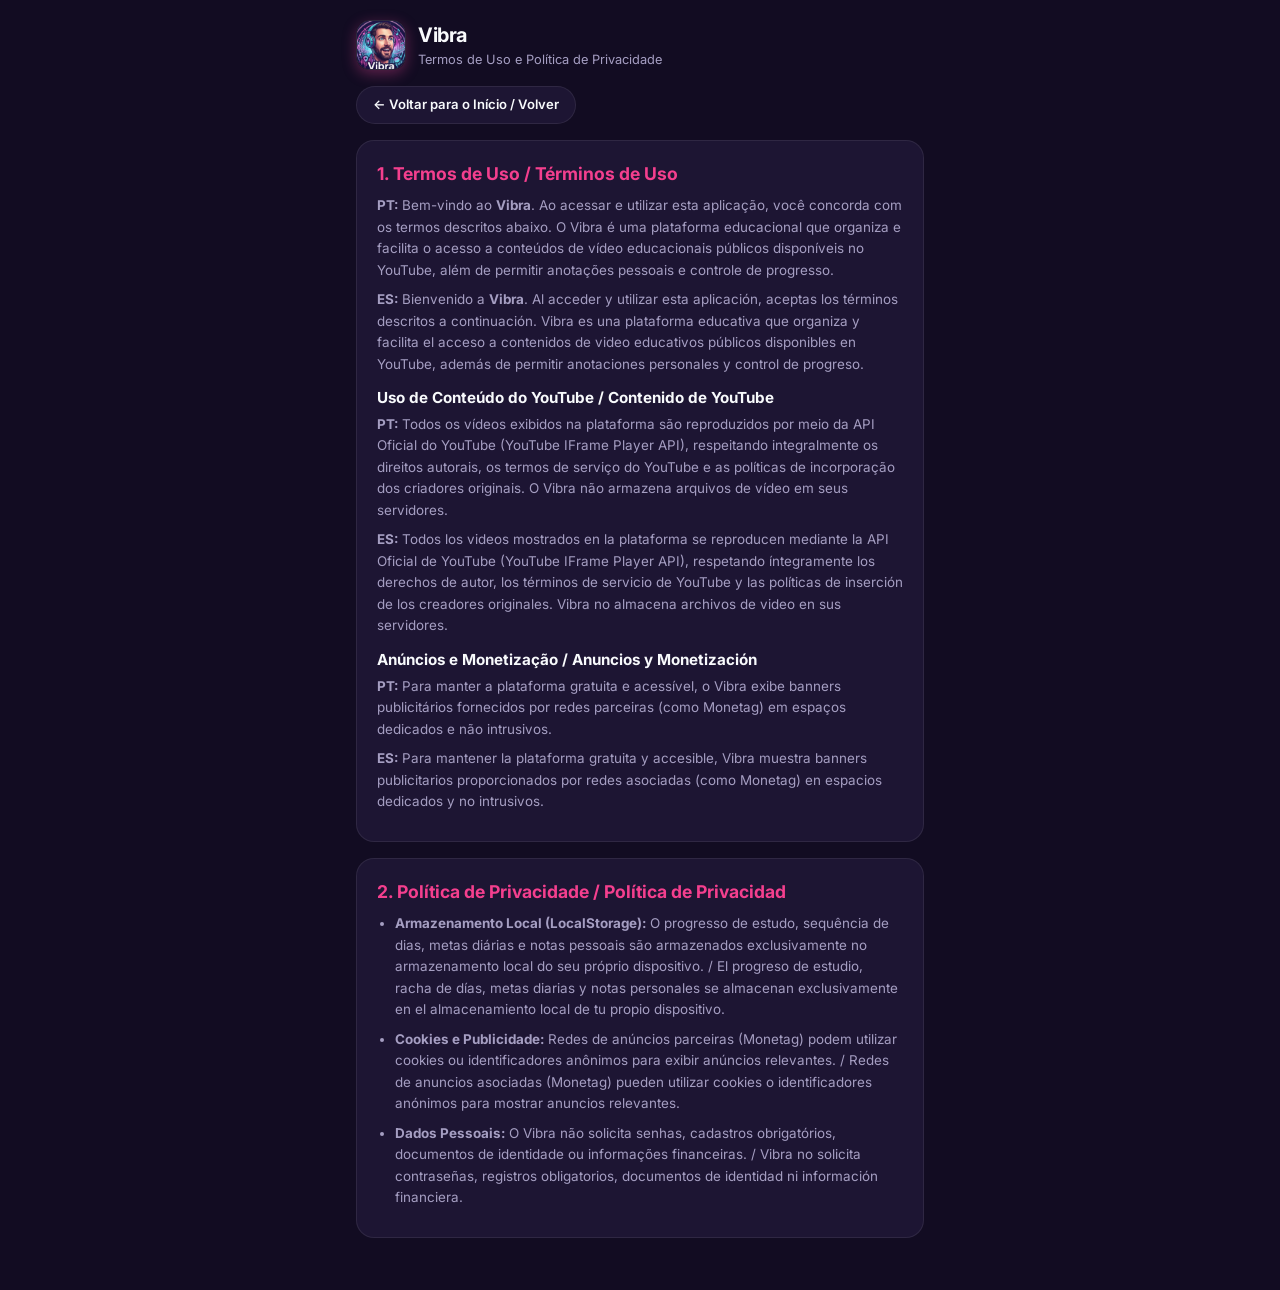
==== terminos.html @ a9a328a8 "Add files via upload" ====
<!DOCTYPE html>
<html lang="pt">
<head>
  <meta charset="UTF-8" />
  <meta name="viewport" content="width=device-width, initial-scale=1.0, maximum-scale=1.0, user-scalable=no" />
  <meta name="theme-color" content="#140e24" />
  <title>Vibra - Termos e Privacidade</title>
  <link rel="icon" type="image/png" href="logo.png" />
  <link rel="stylesheet" href="styles.css" />
  <link href="https://fonts.googleapis.com/css2?family=Inter:wght@400;500;600;700&display=swap" rel="stylesheet">
  <style>
    .terms-container {
      max-width: 600px;
      margin: 0 auto;
      padding: 20px 16px;
      display: flex;
      flex-direction: column;
      gap: 16px;
    }
    .terms-card {
      background: var(--bg-card);
      border: 1px solid var(--border-subtle);
      border-radius: 18px;
      padding: 20px;
    }
    .terms-card h2 {
      font-size: 1.1rem;
      color: var(--accent-pink);
      margin-bottom: 8px;
    }
    .terms-card h3 {
      font-size: 0.95rem;
      margin-top: 12px;
      margin-bottom: 4px;
      color: var(--text-primary);
    }
    .terms-card p, .terms-card li {
      font-size: 0.84rem;
      color: var(--text-secondary);
      line-height: 1.6;
      margin-bottom: 8px;
    }
    .terms-card ul {
      padding-left: 18px;
    }
    .btn-back {
      display: inline-block;
      background: var(--bg-card);
      border: 1px solid var(--border-subtle);
      color: var(--text-primary);
      padding: 8px 16px;
      border-radius: 999px;
      font-size: 0.82rem;
      text-decoration: none;
      font-weight: 600;
      width: fit-content;
    }
  </style>
</head>
<body>
  <div class="terms-container">
    <header class="app-header">
      <div class="brand">
        <img src="logo.png" alt="Logo Vibra" class="brand-logo" />
        <div class="brand-info">
          <h1>Vibra</h1>
          <p>Termos de Uso e Política de Privacidade</p>
        </div>
      </div>
    </header>

    <a href="index.html" class="btn-back">← Voltar para o Início / Volver</a>

    <section class="terms-card">
      <h2>1. Termos de Uso / Términos de Uso</h2>
      <p><strong>PT:</strong> Bem-vindo ao <strong>Vibra</strong>. Ao acessar e utilizar esta aplicação, você concorda com os termos descritos abaixo. O Vibra é uma plataforma educacional que organiza e facilita o acesso a conteúdos de vídeo educacionais públicos disponíveis no YouTube, além de permitir anotações pessoais e controle de progresso.</p>
      <p><strong>ES:</strong> Bienvenido a <strong>Vibra</strong>. Al acceder y utilizar esta aplicación, aceptas los términos descritos a continuación. Vibra es una plataforma educativa que organiza y facilita el acceso a contenidos de video educativos públicos disponibles en YouTube, además de permitir anotaciones personales y control de progreso.</p>
      
      <h3>Uso de Conteúdo do YouTube / Contenido de YouTube</h3>
      <p><strong>PT:</strong> Todos os vídeos exibidos na plataforma são reproduzidos por meio da API Oficial do YouTube (YouTube IFrame Player API), respeitando integralmente os direitos autorais, os termos de serviço do YouTube e as políticas de incorporação dos criadores originais. O Vibra não armazena arquivos de vídeo em seus servidores.</p>
      <p><strong>ES:</strong> Todos los videos mostrados en la plataforma se reproducen mediante la API Oficial de YouTube (YouTube IFrame Player API), respetando íntegramente los derechos de autor, los términos de servicio de YouTube y las políticas de inserción de los creadores originales. Vibra no almacena archivos de video en sus servidores.</p>

      <h3>Anúncios e Monetização / Anuncios y Monetización</h3>
      <p><strong>PT:</strong> Para manter a plataforma gratuita e acessível, o Vibra exibe banners publicitários fornecidos por redes parceiras (como Monetag) em espaços dedicados e não intrusivos.</p>
      <p><strong>ES:</strong> Para mantener la plataforma gratuita y accesible, Vibra muestra banners publicitarios proporcionados por redes asociadas (como Monetag) en espacios dedicados y no intrusivos.</p>
    </section>

    <section class="terms-card">
      <h2>2. Política de Privacidade / Política de Privacidad</h2>
      <ul>
        <li><strong>Armazenamento Local (LocalStorage):</strong> O progresso de estudo, sequência de dias, metas diárias e notas pessoais são armazenados exclusivamente no armazenamento local do seu próprio dispositivo. / El progreso de estudio, racha de días, metas diarias y notas personales se almacenan exclusivamente en el almacenamiento local de tu propio dispositivo.</li>
        <li><strong>Cookies e Publicidade:</strong> Redes de anúncios parceiras (Monetag) podem utilizar cookies ou identificadores anônimos para exibir anúncios relevantes. / Redes de anuncios asociadas (Monetag) pueden utilizar cookies o identificadores anónimos para mostrar anuncios relevantes.</li>
        <li><strong>Dados Pessoais:</strong> O Vibra não solicita senhas, cadastros obrigatórios, documentos de identidade ou informações financeiras. / Vibra no solicita contraseñas, registros obligatorios, documentos de identidad ni información financiera.</li>
      </ul>
    </section>
  </div>
</body>
</html>
---- styles.css ----
:root {
  --bg-main: #120c22;
  --bg-card: #1d1533;
  --bg-card-hover: #261c42;
  --bg-input: #140e24;
  --accent-pink: #f43f8e;
  --accent-pink-hover: #e11d74;
  --accent-cyan: #38bdf8;
  --text-primary: #f8fafc;
  --text-secondary: #a59ec2;
  --border-subtle: rgba(255, 255, 255, 0.08);
  --success: #10b981;
}

* {
  box-sizing: border-box;
  margin: 0;
  padding: 0;
  -webkit-tap-highlight-color: transparent;
}

body {
  font-family: 'Inter', -apple-system, BlinkMacSystemFont, sans-serif;
  background-color: var(--bg-main);
  color: var(--text-primary);
  line-height: 1.5;
  padding-bottom: 32px;
}

.app-container {
  max-width: 540px;
  margin: 0 auto;
  padding: 16px;
  display: flex;
  flex-direction: column;
  gap: 16px;
}

/* HEADER */
.app-header {
  display: flex;
  justify-content: space-between;
  align-items: center;
  gap: 12px;
}

.brand {
  display: flex;
  align-items: center;
  gap: 12px;
}

.brand-logo {
  width: 50px;
  height: 50px;
  border-radius: 14px;
  object-fit: cover;
  flex-shrink: 0;
  box-shadow: 0 4px 14px rgba(236, 72, 153, 0.35);
  border: 1px solid rgba(255, 255, 255, 0.12);
}

.brand-info h1 {
  font-size: 1.25rem;
  font-weight: 700;
  letter-spacing: -0.02em;
}

.brand-info p {
  font-size: 0.8rem;
  color: var(--text-secondary);
}

.lang-switch {
  display: flex;
  background: var(--bg-card);
  padding: 4px;
  border-radius: 12px;
  border: 1px solid var(--border-subtle);
}

.lang-btn {
  border: none;
  background: transparent;
  color: var(--text-secondary);
  font-weight: 600;
  font-size: 0.78rem;
  padding: 6px 10px;
  border-radius: 8px;
  cursor: pointer;
  transition: all 0.2s ease;
}

.lang-btn.active {
  background: #34d399;
  color: #062419;
}

/* CARDS */
.card {
  background: var(--bg-card);
  border: 1px solid var(--border-subtle);
  border-radius: 18px;
  padding: 16px;
}

.btn-primary-full {
  width: 100%;
  background: var(--accent-pink);
  color: #fff;
  border: none;
  border-radius: 999px;
  padding: 12px 18px;
  font-size: 0.92rem;
  font-weight: 600;
  cursor: pointer;
  display: flex;
  align-items: center;
  justify-content: center;
  gap: 8px;
  white-space: nowrap;
  overflow: hidden;
  text-overflow: ellipsis;
  transition: background 0.2s;
}

.btn-primary-full:active {
  background: var(--accent-pink-hover);
  transform: scale(0.99);
}

.goal-row {
  display: flex;
  justify-content: space-between;
  align-items: center;
  margin-top: 14px;
  margin-bottom: 10px;
}

.minutes-text {
  font-size: 0.92rem;
  font-weight: 600;
}

.streak-text {
  font-size: 0.8rem;
  color: var(--accent-cyan);
  margin-top: 2px;
}

.btn-outline-pill {
  background: rgba(255, 255, 255, 0.05);
  border: 1px solid var(--border-subtle);
  color: var(--text-primary);
  padding: 6px 12px;
  border-radius: 999px;
  font-size: 0.8rem;
  font-weight: 500;
  cursor: pointer;
}

.progress-bar-bg {
  width: 100%;
  height: 7px;
  background: rgba(255, 255, 255, 0.08);
  border-radius: 999px;
  overflow: hidden;
}

.progress-bar-fill {
  height: 100%;
  background: linear-gradient(90deg, var(--accent-pink), #fb7185);
  border-radius: 999px;
  transition: width 0.4s ease;
}

/* NON-INTRUSIVE MONETAG AD SLOTS */
.ad-banner-slot {
  background: rgba(29, 21, 51, 0.65);
  border: 1px dashed rgba(255, 255, 255, 0.14);
  border-radius: 12px;
  padding: 6px 10px;
  display: flex;
  align-items: center;
  gap: 8px;
  min-height: 58px;
  overflow: hidden;
}

.ad-badge {
  font-size: 0.65rem;
  font-weight: 700;
  color: var(--text-secondary);
  background: rgba(255, 255, 255, 0.08);
  padding: 2px 6px;
  border-radius: 4px;
  flex-shrink: 0;
}

.ad-container {
  flex: 1;
  display: flex;
  justify-content: center;
  align-items: center;
  min-height: 50px;
  font-size: 0.75rem;
  color: var(--text-secondary);
  text-align: center;
}

/* COURSES SECTION */
.section-header h2 {
  font-size: 1.1rem;
  font-weight: 700;
}

.section-header p {
  font-size: 0.82rem;
  color: var(--text-secondary);
  margin-top: 2px;
}

.categories-scroll {
  display: flex;
  gap: 8px;
  overflow-x: auto;
  padding: 12px 0;
  scrollbar-width: none;
}

.categories-scroll::-webkit-scrollbar {
  display: none;
}

.cat-pill {
  background: var(--bg-card);
  color: var(--text-secondary);
  border: 1px solid var(--border-subtle);
  padding: 7px 14px;
  border-radius: 999px;
  font-size: 0.82rem;
  font-weight: 500;
  white-space: nowrap;
  cursor: pointer;
  transition: all 0.2s;
}

.cat-pill.active {
  background: var(--accent-pink);
  color: #fff;
  border-color: var(--accent-pink);
}

.courses-grid {
  display: grid;
  grid-template-columns: repeat(2, 1fr);
  gap: 12px;
}

@media (max-width: 360px) {
  .courses-grid {
    grid-template-columns: 1fr;
  }
}

.course-card {
  background: var(--bg-card);
  border: 1px solid var(--border-subtle);
  border-radius: 16px;
  padding: 14px;
  display: flex;
  flex-direction: column;
  justify-content: space-between;
  gap: 12px;
  transition: transform 0.15s, border-color 0.2s;
}

.course-card:hover {
  border-color: rgba(244, 63, 142, 0.4);
}

.course-icon {
  font-size: 1.7rem;
  margin-bottom: 6px;
}

.course-title {
  font-size: 0.95rem;
  font-weight: 700;
  margin-bottom: 4px;
}

.course-desc {
  font-size: 0.78rem;
  color: var(--text-secondary);
  display: -webkit-box;
  -webkit-line-clamp: 3;
  -webkit-box-orient: vertical;
  overflow: hidden;
}

.course-footer {
  display: flex;
  flex-direction: column;
  gap: 8px;
}

.course-progress-label {
  font-size: 0.75rem;
  color: var(--accent-cyan);
  font-weight: 500;
}

.btn-card-action {
  width: 100%;
  background: var(--accent-pink);
  color: #fff;
  border: none;
  border-radius: 999px;
  padding: 8px 12px;
  font-size: 0.82rem;
  font-weight: 600;
  cursor: pointer;
}

/* PLAYER & LINK INPUT */
.link-input-group {
  display: flex;
  gap: 8px;
  margin-bottom: 12px;
}

.link-input-group input {
  flex: 1;
  background: var(--bg-input);
  border: 1px solid var(--border-subtle);
  color: var(--text-primary);
  padding: 10px 14px;
  border-radius: 12px;
  font-size: 0.85rem;
  outline: none;
}

.link-input-group input:focus {
  border-color: var(--accent-pink);
}

.btn-play-link {
  background: var(--accent-pink);
  color: #fff;
  border: none;
  border-radius: 12px;
  padding: 0 16px;
  font-weight: 600;
  font-size: 0.85rem;
  cursor: pointer;
}

.video-wrapper {
  position: relative;
  width: 100%;
  aspect-ratio: 16 / 9;
  background: #24193d;
  border-radius: 14px;
  overflow: hidden;
  display: flex;
  align-items: center;
  justify-content: center;
}

.video-wrapper iframe {
  position: absolute;
  top: 0;
  left: 0;
  width: 100%;
  height: 100%;
  border: none;
}

.empty-player-msg {
  padding: 20px;
  text-align: center;
  color: var(--text-secondary);
  font-size: 0.85rem;
  max-width: 280px;
}

/* WORKSPACE: LESSONS & NOTES */
.hidden {
  display: none !important;
}

.active-workspace {
  margin-top: 14px;
  display: flex;
  flex-direction: column;
  gap: 14px;
}

.workspace-header {
  display: flex;
  justify-content: space-between;
  align-items: flex-start;
  gap: 10px;
}

.workspace-header h3 {
  font-size: 0.95rem;
  font-weight: 600;
  flex: 1;
}

.btn-complete {
  background: rgba(16, 185, 129, 0.15);
  color: #34d399;
  border: 1px solid rgba(16, 185, 129, 0.35);
  padding: 6px 12px;
  border-radius: 999px;
  font-size: 0.78rem;
  font-weight: 600;
  cursor: pointer;
  white-space: nowrap;
}

.btn-complete.completed {
  background: var(--success);
  color: #052e16;
}

.lessons-box, .notes-box {
  background: var(--bg-input);
  border-radius: 12px;
  padding: 12px;
  border: 1px solid var(--border-subtle);
}

.lessons-box h4, .notes-box h4 {
  font-size: 0.82rem;
  color: var(--text-secondary);
  margin-bottom: 8px;
}

.lessons-list {
  list-style: none;
  display: flex;
  flex-direction: column;
  gap: 6px;
}

.lesson-item {
  display: flex;
  align-items: center;
  justify-content: space-between;
  padding: 8px 10px;
  border-radius: 8px;
  background: rgba(255, 255, 255, 0.03);
  font-size: 0.82rem;
  cursor: pointer;
}

.lesson-item.active {
  background: rgba(244, 63, 142, 0.18);
  border: 1px solid rgba(244, 63, 142, 0.4);
}

.lesson-status {
  font-size: 0.75rem;
  color: var(--success);
  font-weight: 700;
}

.notes-header {
  display: flex;
  justify-content: space-between;
  align-items: center;
  margin-bottom: 6px;
}

.saved-badge {
  font-size: 0.72rem;
  color: #34d399;
}

textarea {
  width: 100%;
  background: rgba(255, 255, 255, 0.04);
  border: 1px solid var(--border-subtle);
  border-radius: 10px;
  color: var(--text-primary);
  padding: 10px;
  font-family: inherit;
  font-size: 0.84rem;
  resize: vertical;
  outline: none;
}

textarea:focus {
  border-color: var(--accent-cyan);
}

/* SEARCH RESULTS */
.search-card h3 {
  font-size: 0.95rem;
  margin-bottom: 10px;
}

.search-results {
  display: flex;
  flex-direction: column;
  gap: 8px;
}

.search-item {
  display: flex;
  gap: 10px;
  background: var(--bg-input);
  padding: 8px;
  border-radius: 10px;
  cursor: pointer;
  align-items: center;
}

.search-item img {
  width: 90px;
  height: 52px;
  object-fit: cover;
  border-radius: 6px;
}

.search-item-title {
  font-size: 0.8rem;
  font-weight: 500;
  display: -webkit-box;
  -webkit-line-clamp: 2;
  -webkit-box-orient: vertical;
  overflow: hidden;
}

/* FOOTER */
.app-footer {
  text-align: center;
  padding: 12px 0 4px;
}

.app-footer a {
  font-size: 0.8rem;
  color: var(--text-secondary);
  text-decoration: underline;
}

.app-footer a:hover {
  color: var(--text-primary);
}
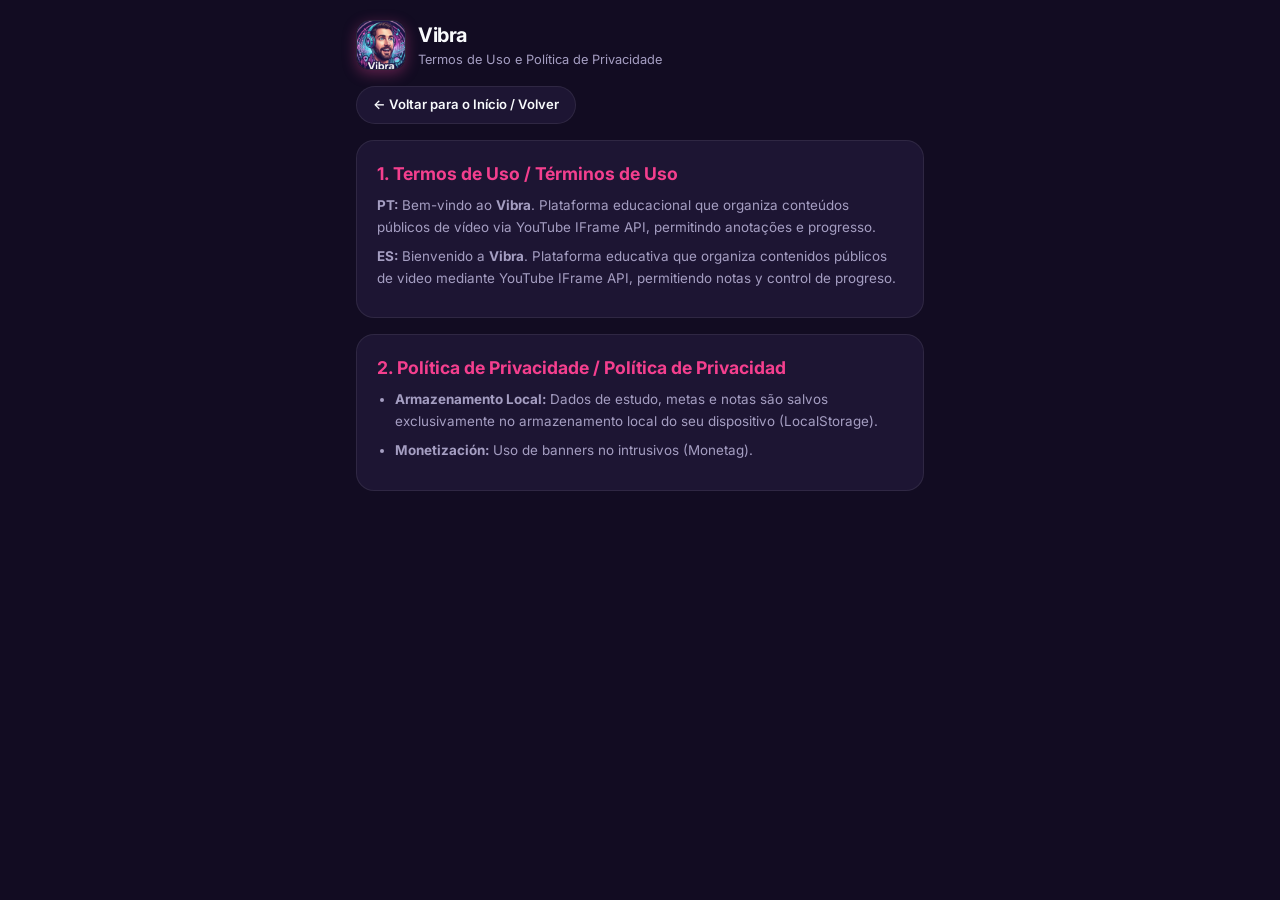
==== commit be6f7e66: "Add files via upload" ====
--- a/terminos.html
+++ b/terminos.html
@@ -9,52 +9,13 @@
   <link rel="stylesheet" href="styles.css" />
   <link href="https://fonts.googleapis.com/css2?family=Inter:wght@400;500;600;700&display=swap" rel="stylesheet">
   <style>
-    .terms-container {
-      max-width: 600px;
-      margin: 0 auto;
-      padding: 20px 16px;
-      display: flex;
-      flex-direction: column;
-      gap: 16px;
-    }
-    .terms-card {
-      background: var(--bg-card);
-      border: 1px solid var(--border-subtle);
-      border-radius: 18px;
-      padding: 20px;
-    }
-    .terms-card h2 {
-      font-size: 1.1rem;
-      color: var(--accent-pink);
-      margin-bottom: 8px;
-    }
-    .terms-card h3 {
-      font-size: 0.95rem;
-      margin-top: 12px;
-      margin-bottom: 4px;
-      color: var(--text-primary);
-    }
-    .terms-card p, .terms-card li {
-      font-size: 0.84rem;
-      color: var(--text-secondary);
-      line-height: 1.6;
-      margin-bottom: 8px;
-    }
-    .terms-card ul {
-      padding-left: 18px;
-    }
-    .btn-back {
-      display: inline-block;
-      background: var(--bg-card);
-      border: 1px solid var(--border-subtle);
-      color: var(--text-primary);
-      padding: 8px 16px;
-      border-radius: 999px;
-      font-size: 0.82rem;
-      text-decoration: none;
-      font-weight: 600;
-      width: fit-content;
-    }
+    .terms-container { max-width: 600px; margin: 0 auto; padding: 20px 16px; display: flex; flex-direction: column; gap: 16px; }
+    .terms-card { background: var(--bg-card); border: 1px solid var(--border-subtle); border-radius: 18px; padding: 20px; }
+    .terms-card h2 { font-size: 1.1rem; color: var(--accent-pink); margin-bottom: 8px; }
+    .terms-card h3 { font-size: 0.95rem; margin-top: 12px; margin-bottom: 4px; color: var(--text-primary); }
+    .terms-card p, .terms-card li { font-size: 0.84rem; color: var(--text-secondary); line-height: 1.6; margin-bottom: 8px; }
+    .terms-card ul { padding-left: 18px; }
+    .btn-back { display: inline-block; background: var(--bg-card); border: 1px solid var(--border-subtle); color: var(--text-primary); padding: 8px 16px; border-radius: 999px; font-size: 0.82rem; text-decoration: none; font-weight: 600; width: fit-content; }
   </style>
 </head>
 <body>
@@ -73,24 +34,15 @@
 
     <section class="terms-card">
       <h2>1. Termos de Uso / Términos de Uso</h2>
-      <p><strong>PT:</strong> Bem-vindo ao <strong>Vibra</strong>. Ao acessar e utilizar esta aplicação, você concorda com os termos descritos abaixo. O Vibra é uma plataforma educacional que organiza e facilita o acesso a conteúdos de vídeo educacionais públicos disponíveis no YouTube, além de permitir anotações pessoais e controle de progresso.</p>
-      <p><strong>ES:</strong> Bienvenido a <strong>Vibra</strong>. Al acceder y utilizar esta aplicación, aceptas los términos descritos a continuación. Vibra es una plataforma educativa que organiza y facilita el acceso a contenidos de video educativos públicos disponibles en YouTube, además de permitir anotaciones personales y control de progreso.</p>
-      
-      <h3>Uso de Conteúdo do YouTube / Contenido de YouTube</h3>
-      <p><strong>PT:</strong> Todos os vídeos exibidos na plataforma são reproduzidos por meio da API Oficial do YouTube (YouTube IFrame Player API), respeitando integralmente os direitos autorais, os termos de serviço do YouTube e as políticas de incorporação dos criadores originais. O Vibra não armazena arquivos de vídeo em seus servidores.</p>
-      <p><strong>ES:</strong> Todos los videos mostrados en la plataforma se reproducen mediante la API Oficial de YouTube (YouTube IFrame Player API), respetando íntegramente los derechos de autor, los términos de servicio de YouTube y las políticas de inserción de los creadores originales. Vibra no almacena archivos de video en sus servidores.</p>
-
-      <h3>Anúncios e Monetização / Anuncios y Monetización</h3>
-      <p><strong>PT:</strong> Para manter a plataforma gratuita e acessível, o Vibra exibe banners publicitários fornecidos por redes parceiras (como Monetag) em espaços dedicados e não intrusivos.</p>
-      <p><strong>ES:</strong> Para mantener la plataforma gratuita y accesible, Vibra muestra banners publicitarios proporcionados por redes asociadas (como Monetag) en espacios dedicados y no intrusivos.</p>
+      <p><strong>PT:</strong> Bem-vindo ao <strong>Vibra</strong>. Plataforma educacional que organiza conteúdos públicos de vídeo via YouTube IFrame API, permitindo anotações e progresso.</p>
+      <p><strong>ES:</strong> Bienvenido a <strong>Vibra</strong>. Plataforma educativa que organiza contenidos públicos de video mediante YouTube IFrame API, permitiendo notas y control de progreso.</p>
     </section>
 
     <section class="terms-card">
       <h2>2. Política de Privacidade / Política de Privacidad</h2>
       <ul>
-        <li><strong>Armazenamento Local (LocalStorage):</strong> O progresso de estudo, sequência de dias, metas diárias e notas pessoais são armazenados exclusivamente no armazenamento local do seu próprio dispositivo. / El progreso de estudio, racha de días, metas diarias y notas personales se almacenan exclusivamente en el almacenamiento local de tu propio dispositivo.</li>
-        <li><strong>Cookies e Publicidade:</strong> Redes de anúncios parceiras (Monetag) podem utilizar cookies ou identificadores anônimos para exibir anúncios relevantes. / Redes de anuncios asociadas (Monetag) pueden utilizar cookies o identificadores anónimos para mostrar anuncios relevantes.</li>
-        <li><strong>Dados Pessoais:</strong> O Vibra não solicita senhas, cadastros obrigatórios, documentos de identidade ou informações financeiras. / Vibra no solicita contraseñas, registros obligatorios, documentos de identidad ni información financiera.</li>
+        <li><strong>Armazenamento Local:</strong> Dados de estudo, metas e notas são salvos exclusivamente no armazenamento local do seu dispositivo (LocalStorage).</li>
+        <li><strong>Monetización:</strong> Uso de banners no intrusivos (Monetag).</li>
       </ul>
     </section>
   </div>
--- a/styles.css
+++ b/styles.css
@@ -174,7 +174,7 @@
   transition: width 0.4s ease;
 }
 
-/* NON-INTRUSIVE MONETAG AD SLOTS */
+/* MONETAG NON-INTRUSIVE AD SLOTS */
 .ad-banner-slot {
   background: rgba(29, 21, 51, 0.65);
   border: 1px dashed rgba(255, 255, 255, 0.14);
@@ -272,11 +272,6 @@
   flex-direction: column;
   justify-content: space-between;
   gap: 12px;
-  transition: transform 0.15s, border-color 0.2s;
-}
-
-.course-card:hover {
-  border-color: rgba(244, 63, 142, 0.4);
 }
 
 .course-icon {
@@ -323,7 +318,7 @@
   cursor: pointer;
 }
 
-/* PLAYER & LINK INPUT */
+/* PLAYER & WORKSPACE */
 .link-input-group {
   display: flex;
   gap: 8px;
@@ -385,7 +380,6 @@
   max-width: 280px;
 }
 
-/* WORKSPACE: LESSONS & NOTES */
 .hidden {
   display: none !important;
 }
@@ -498,42 +492,43 @@
   border-color: var(--accent-cyan);
 }
 
-/* SEARCH RESULTS */
-.search-card h3 {
+/* BADGES & ACHIEVEMENTS */
+.achievements-card h3 {
   font-size: 0.95rem;
-  margin-bottom: 10px;
-}
-
-.search-results {
-  display: flex;
-  flex-direction: column;
+  margin-bottom: 4px;
+}
+
+.badges-grid {
+  display: grid;
+  grid-template-columns: repeat(3, 1fr);
   gap: 8px;
 }
 
-.search-item {
-  display: flex;
-  gap: 10px;
+.badge-item {
   background: var(--bg-input);
-  padding: 8px;
-  border-radius: 10px;
-  cursor: pointer;
-  align-items: center;
-}
-
-.search-item img {
-  width: 90px;
-  height: 52px;
-  object-fit: cover;
-  border-radius: 6px;
-}
-
-.search-item-title {
-  font-size: 0.8rem;
-  font-weight: 500;
-  display: -webkit-box;
-  -webkit-line-clamp: 2;
-  -webkit-box-orient: vertical;
-  overflow: hidden;
+  border: 1px solid var(--border-subtle);
+  border-radius: 12px;
+  padding: 10px 8px;
+  text-align: center;
+  opacity: 0.4;
+  transition: opacity 0.3s;
+}
+
+.badge-item.unlocked {
+  opacity: 1;
+  border-color: rgba(56, 189, 248, 0.4);
+  background: rgba(56, 189, 248, 0.08);
+}
+
+.badge-icon {
+  font-size: 1.4rem;
+  margin-bottom: 4px;
+}
+
+.badge-name {
+  font-size: 0.72rem;
+  font-weight: 600;
+  color: var(--text-primary);
 }
 
 /* FOOTER */
@@ -547,7 +542,3 @@
   color: var(--text-secondary);
   text-decoration: underline;
 }
-
-.app-footer a:hover {
-  color: var(--text-primary);
-}
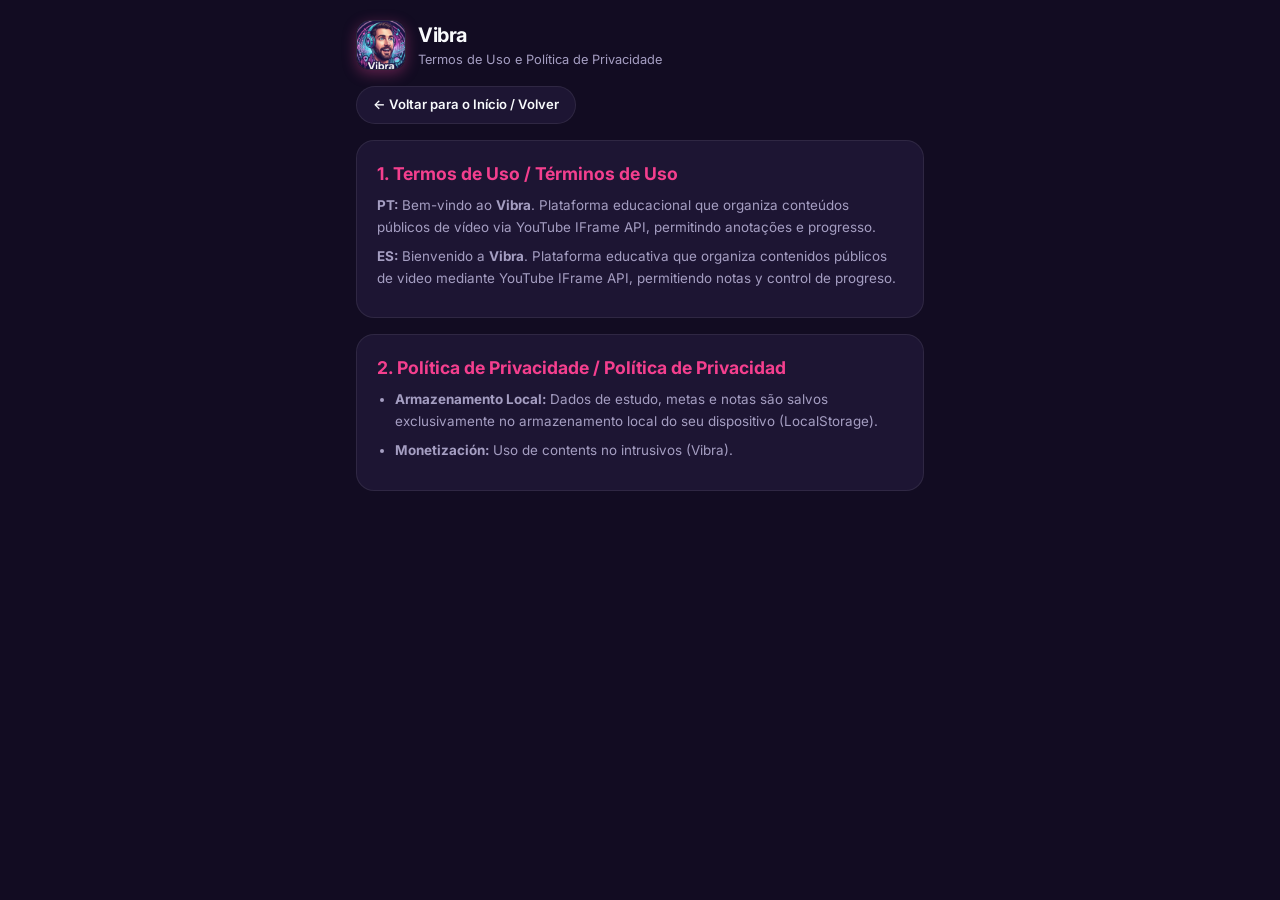
==== commit 93022121: "Add files via upload" ====
--- a/terminos.html
+++ b/terminos.html
@@ -42,7 +42,7 @@
       <h2>2. Política de Privacidade / Política de Privacidad</h2>
       <ul>
         <li><strong>Armazenamento Local:</strong> Dados de estudo, metas e notas são salvos exclusivamente no armazenamento local do seu dispositivo (LocalStorage).</li>
-        <li><strong>Monetización:</strong> Uso de banners no intrusivos (Monetag).</li>
+        <li><strong>Monetización:</strong> Uso de contents no intrusivos (Vibra).</li>
       </ul>
     </section>
   </div>
--- a/styles.css
+++ b/styles.css
@@ -174,40 +174,6 @@
   transition: width 0.4s ease;
 }
 
-/* MONETAG NON-INTRUSIVE AD SLOTS */
-.ad-banner-slot {
-  background: rgba(29, 21, 51, 0.65);
-  border: 1px dashed rgba(255, 255, 255, 0.14);
-  border-radius: 12px;
-  padding: 6px 10px;
-  display: flex;
-  align-items: center;
-  gap: 8px;
-  min-height: 58px;
-  overflow: hidden;
-}
-
-.ad-badge {
-  font-size: 0.65rem;
-  font-weight: 700;
-  color: var(--text-secondary);
-  background: rgba(255, 255, 255, 0.08);
-  padding: 2px 6px;
-  border-radius: 4px;
-  flex-shrink: 0;
-}
-
-.ad-container {
-  flex: 1;
-  display: flex;
-  justify-content: center;
-  align-items: center;
-  min-height: 50px;
-  font-size: 0.75rem;
-  color: var(--text-secondary);
-  text-align: center;
-}
-
 /* COURSES SECTION */
 .section-header h2 {
   font-size: 1.1rem;
@@ -318,7 +284,14 @@
   cursor: pointer;
 }
 
-/* PLAYER & WORKSPACE */
+/* SEARCH & PLAYER */
+.search-header-label {
+  font-size: 0.82rem;
+  color: var(--text-secondary);
+  margin-bottom: 6px;
+  font-weight: 500;
+}
+
 .link-input-group {
   display: flex;
   gap: 8px;
@@ -349,6 +322,51 @@
   font-weight: 600;
   font-size: 0.85rem;
   cursor: pointer;
+}
+
+.search-results-box {
+  background: var(--bg-input);
+  border: 1px solid var(--border-subtle);
+  border-radius: 12px;
+  padding: 10px;
+  margin-bottom: 12px;
+  max-height: 220px;
+  overflow-y: auto;
+}
+
+.search-results-box h4 {
+  font-size: 0.8rem;
+  color: var(--text-secondary);
+  margin-bottom: 8px;
+}
+
+.search-results-list {
+  display: flex;
+  flex-direction: column;
+  gap: 6px;
+}
+
+.search-result-item {
+  display: flex;
+  align-items: center;
+  gap: 10px;
+  padding: 6px;
+  background: rgba(255, 255, 255, 0.03);
+  border-radius: 8px;
+  cursor: pointer;
+  font-size: 0.82rem;
+}
+
+.search-result-item:hover {
+  background: rgba(244, 63, 142, 0.12);
+}
+
+.search-result-item img {
+  width: 60px;
+  height: 36px;
+  object-fit: cover;
+  border-radius: 6px;
+  flex-shrink: 0;
 }
 
 .video-wrapper {
